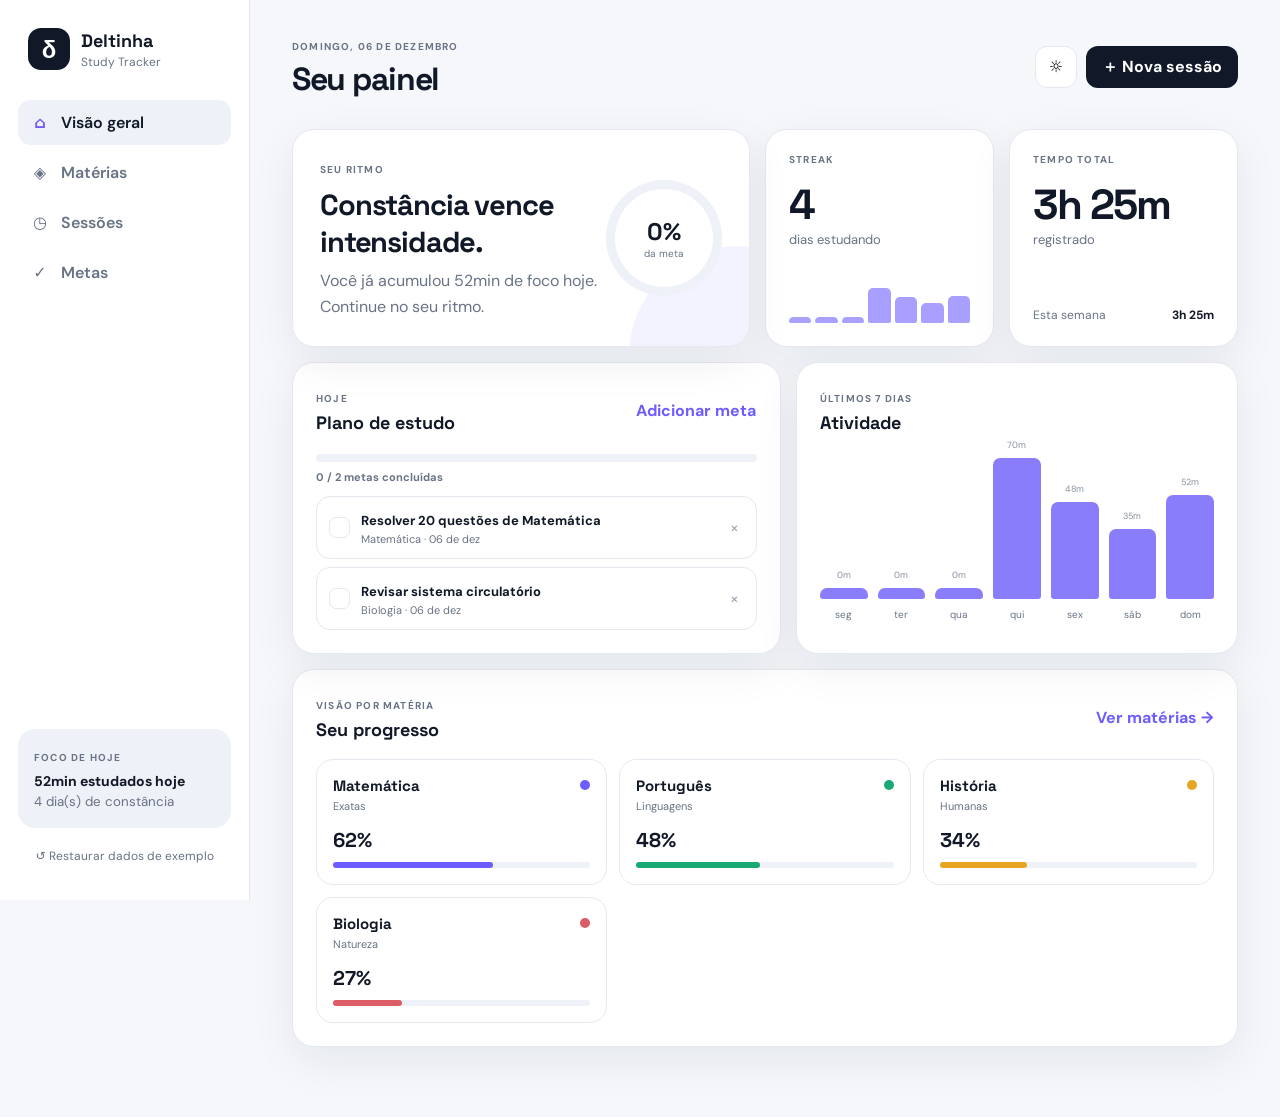
==== deltinha-study-tracker/deltinha-study-tracker/index.html @ a0004914 "Add files via upload" ====
<!doctype html>
<html lang="pt-BR">
<head>
  <meta charset="utf-8">
  <meta name="viewport" content="width=device-width, initial-scale=1, viewport-fit=cover">
  <meta name="theme-color" content="#111827">
  <title>Deltinha — Study Tracker</title>
  <meta name="description" content="Painel pessoal para acompanhar estudos, metas, sessões e progresso.">
  <link rel="stylesheet" href="styles.css">
</head>
<body>
  <div class="app-shell">
    <aside class="sidebar" aria-label="Navegação principal">
      <div class="brand">
        <div class="brand-mark">δ</div>
        <div>
          <strong>Deltinha</strong>
          <span>Study Tracker</span>
        </div>
      </div>

      <nav class="nav">
        <button class="nav-item active" data-view="dashboard"><span>⌂</span>Visão geral</button>
        <button class="nav-item" data-view="subjects"><span>◈</span>Matérias</button>
        <button class="nav-item" data-view="sessions"><span>◷</span>Sessões</button>
        <button class="nav-item" data-view="goals"><span>✓</span>Metas</button>
      </nav>

      <div class="sidebar-bottom">
        <div class="mini-card">
          <span class="eyebrow">Foco de hoje</span>
          <strong id="sidebarFocus">Comece uma sessão</strong>
          <small id="sidebarFocusMeta">Seu progresso aparece aqui.</small>
        </div>
        <button class="settings-button" id="resetDataButton">↺ Restaurar dados de exemplo</button>
      </div>
    </aside>

    <main class="main">
      <header class="topbar">
        <div>
          <span class="eyebrow" id="todayLabel">Hoje</span>
          <h1 id="pageTitle">Seu painel</h1>
        </div>
        <div class="top-actions">
          <button class="icon-button" id="themeButton" title="Alternar tema" aria-label="Alternar tema">☼</button>
          <button class="primary-button" id="quickSessionButton">＋ Nova sessão</button>
        </div>
      </header>

      <section class="view active" id="dashboardView">
        <div class="hero-grid">
          <article class="hero-card">
            <div>
              <span class="eyebrow">Seu ritmo</span>
              <h2>Constância vence intensidade.</h2>
              <p id="heroMessage">Registre uma sessão e veja o painel ganhar vida.</p>
            </div>
            <div class="hero-ring" id="todayRing">
              <strong id="todayPercent">0%</strong>
              <span>da meta</span>
            </div>
          </article>

          <article class="stat-card">
            <span class="eyebrow">Streak</span>
            <strong id="streakValue">0</strong>
            <span class="stat-caption">dias estudando</span>
            <div class="sparkline" id="streakSpark"></div>
          </article>

          <article class="stat-card">
            <span class="eyebrow">Tempo total</span>
            <strong id="totalHours">0h</strong>
            <span class="stat-caption">registrado</span>
            <div class="metric-row"><span>Esta semana</span><strong id="weekHours">0h</strong></div>
          </article>
        </div>

        <div class="dashboard-grid">
          <section class="panel">
            <div class="panel-heading">
              <div>
                <span class="eyebrow">Hoje</span>
                <h3>Plano de estudo</h3>
              </div>
              <button class="text-button" id="addGoalInline">Adicionar meta</button>
            </div>
            <div class="goal-progress">
              <div class="progress-track"><span id="dailyProgressBar"></span></div>
              <strong id="dailyProgressText">0 / 2 metas</strong>
            </div>
            <div id="todayGoals" class="goal-list"></div>
          </section>

          <section class="panel">
            <div class="panel-heading">
              <div>
                <span class="eyebrow">Últimos 7 dias</span>
                <h3>Atividade</h3>
              </div>
            </div>
            <div class="activity-chart" id="activityChart"></div>
            <div class="chart-labels" id="chartLabels"></div>
          </section>
        </div>

        <section class="panel">
          <div class="panel-heading">
            <div>
              <span class="eyebrow">Visão por matéria</span>
              <h3>Seu progresso</h3>
            </div>
            <button class="text-button" data-view-target="subjects">Ver matérias →</button>
          </div>
          <div class="subject-grid" id="subjectPreview"></div>
        </section>
      </section>

      <section class="view" id="subjectsView">
        <div class="view-heading">
          <div>
            <span class="eyebrow">Organização</span>
            <h2>Matérias</h2>
            <p>Quanto mais você registra, melhor fica sua visão do progresso.</p>
          </div>
          <button class="primary-button" id="addSubjectButton">＋ Nova matéria</button>
        </div>
        <div class="subject-grid subject-grid-large" id="subjectList"></div>
      </section>

      <section class="view" id="sessionsView">
        <div class="view-heading">
          <div>
            <span class="eyebrow">Histórico</span>
            <h2>Sessões de estudo</h2>
            <p>Registre blocos de foco e construa seu histórico.</p>
          </div>
          <button class="primary-button" id="addSessionButton">＋ Registrar sessão</button>
        </div>
        <div class="session-layout">
          <section class="panel timer-panel">
            <span class="eyebrow">Cronômetro</span>
            <h3 id="timerSubject">Escolha uma matéria</h3>
            <div class="timer-display" id="timerDisplay">25:00</div>
            <div class="timer-controls">
              <button class="secondary-button" id="timerReset">Resetar</button>
              <button class="primary-button" id="timerToggle">Começar</button>
              <button class="secondary-button" id="timerFinish">Registrar</button>
            </div>
            <div class="timer-presets">
              <button data-minutes="25">25 min</button>
              <button data-minutes="50">50 min</button>
              <button data-minutes="90">90 min</button>
            </div>
          </section>
          <section class="panel">
            <div class="panel-heading">
              <div>
                <span class="eyebrow">Mais recentes</span>
                <h3>Histórico</h3>
              </div>
            </div>
            <div id="sessionList" class="session-list"></div>
          </section>
        </div>
      </section>

      <section class="view" id="goalsView">
        <div class="view-heading">
          <div>
            <span class="eyebrow">Direção</span>
            <h2>Metas</h2>
            <p>Transforme intenção em ações pequenas e rastreáveis.</p>
          </div>
          <button class="primary-button" id="addGoalButton">＋ Nova meta</button>
        </div>
        <section class="panel">
          <div id="goalListFull" class="goal-list full"></div>
        </section>
      </section>
    </main>
  </div>

  <div class="modal-backdrop" id="modalBackdrop" hidden>
    <div class="modal" role="dialog" aria-modal="true" aria-labelledby="modalTitle">
      <div class="modal-heading">
        <div>
          <span class="eyebrow">Deltinha</span>
          <h2 id="modalTitle">Nova sessão</h2>
        </div>
        <button class="icon-button" id="modalClose" aria-label="Fechar">×</button>
      </div>
      <form id="modalForm">
        <div id="modalFields"></div>
        <div class="modal-actions">
          <button type="button" class="secondary-button" id="modalCancel">Cancelar</button>
          <button type="submit" class="primary-button">Salvar</button>
        </div>
      </form>
    </div>
  </div>

  <script src="app.js"></script>
</body>
</html>
---- deltinha-study-tracker/deltinha-study-tracker/styles.css ----
@import url('https://fonts.googleapis.com/css2?family=DM+Sans:wght@400;500;600;700&family=Space+Grotesk:wght@500;600;700&display=swap');

:root {
  --bg: #f5f7fb;
  --surface: #ffffff;
  --surface-2: #eef1f7;
  --text: #111827;
  --muted: #697386;
  --line: #e5e8ef;
  --accent: #6d5dfc;
  --accent-2: #8c7fff;
  --green: #19a974;
  --yellow: #e7a523;
  --red: #dc5c67;
  --shadow: 0 14px 45px rgba(20, 26, 45, .07);
  --radius: 22px;
}

* { box-sizing: border-box; }
html { scroll-behavior: smooth; }
body {
  margin: 0;
  background: var(--bg);
  color: var(--text);
  font-family: "DM Sans", system-ui, sans-serif;
  min-height: 100vh;
}
button, input, select { font: inherit; }
button { cursor: pointer; }
.app-shell { display: flex; min-height: 100vh; }

.sidebar {
  width: 250px;
  padding: 26px 18px;
  border-right: 1px solid var(--line);
  background: var(--surface);
  display: flex;
  flex-direction: column;
  position: sticky;
  top: 0;
  height: 100vh;
}
.brand { display: flex; gap: 11px; align-items: center; padding: 2px 10px 30px; }
.brand-mark {
  width: 42px; height: 42px; display: grid; place-items: center;
  border-radius: 13px; background: var(--text); color: white;
  font: 700 24px "Space Grotesk", sans-serif;
}
.brand strong, .brand span { display: block; }
.brand strong { font: 700 18px "Space Grotesk", sans-serif; }
.brand span { color: var(--muted); font-size: 12px; margin-top: 2px; }

.nav { display: grid; gap: 5px; }
.nav-item {
  border: 0; background: transparent; color: var(--muted); padding: 12px 13px;
  border-radius: 13px; text-align: left; display: flex; gap: 12px; align-items: center;
  font-weight: 600;
}
.nav-item span { width: 18px; text-align: center; }
.nav-item:hover, .nav-item.active { background: var(--surface-2); color: var(--text); }
.nav-item.active span { color: var(--accent); }

.sidebar-bottom { margin-top: auto; }
.mini-card {
  padding: 16px; background: var(--surface-2); border-radius: 17px; margin-bottom: 10px;
}
.mini-card strong, .mini-card small { display: block; }
.mini-card strong { margin: 6px 0 3px; font-size: 14px; }
.mini-card small { color: var(--muted); line-height: 1.4; }
.settings-button {
  border: 0; background: transparent; color: var(--muted); width: 100%; padding: 10px;
  font-size: 12px;
}

.main { flex: 1; max-width: 1450px; padding: 34px 42px 70px; margin: 0 auto; width: 100%; }
.topbar, .view-heading, .panel-heading { display: flex; justify-content: space-between; align-items: center; gap: 20px; }
.topbar { margin-bottom: 30px; }
.topbar h1, .view-heading h2 { margin: 4px 0 0; font: 700 32px "Space Grotesk", sans-serif; letter-spacing: -.04em; }
.view-heading { margin-bottom: 24px; }
.view-heading p { color: var(--muted); margin: 7px 0 0; }
.eyebrow {
  color: var(--muted); text-transform: uppercase; letter-spacing: .12em;
  font-size: 10px; font-weight: 700;
}
.top-actions { display: flex; gap: 9px; align-items: center; }

button.primary-button, button.secondary-button, .icon-button, .text-button {
  border-radius: 12px; border: 1px solid transparent; min-height: 42px; padding: 0 15px; font-weight: 700;
}
.primary-button { background: var(--text); color: white; }
.primary-button:hover { transform: translateY(-1px); }
.secondary-button { background: var(--surface); color: var(--text); border-color: var(--line); }
.icon-button { background: var(--surface); border-color: var(--line); width: 42px; padding: 0; }
.text-button { background: transparent; color: var(--accent); padding: 0; min-height: auto; }

.hero-grid { display: grid; grid-template-columns: 2fr 1fr 1fr; gap: 15px; }
.hero-card, .stat-card, .panel {
  background: var(--surface); border: 1px solid var(--line); border-radius: var(--radius); box-shadow: var(--shadow);
}
.hero-card {
  padding: 27px; min-height: 205px; display: flex; justify-content: space-between; align-items: center;
  overflow: hidden; position: relative;
}
.hero-card::after {
  content: ""; position: absolute; width: 220px; height: 220px; border-radius: 50%;
  right: -100px; bottom: -120px; background: rgba(109,93,252,.08);
}
.hero-card h2 { font: 700 29px "Space Grotesk", sans-serif; max-width: 500px; margin: 8px 0; letter-spacing: -.04em; }
.hero-card p { color: var(--muted); max-width: 480px; margin: 0; line-height: 1.6; }
.hero-ring {
  width: 116px; height: 116px; border-radius: 50%; flex: 0 0 auto;
  display: flex; flex-direction: column; align-items: center; justify-content: center;
  background: conic-gradient(var(--accent) 0deg, var(--accent) 0deg, var(--surface-2) 0deg);
  position: relative; z-index: 1;
}
.hero-ring::before { content: ""; position: absolute; inset: 9px; background: var(--surface); border-radius: 50%; }
.hero-ring strong, .hero-ring span { position: relative; z-index: 1; }
.hero-ring strong { font: 700 24px "Space Grotesk"; }
.hero-ring span { font-size: 10px; color: var(--muted); }

.stat-card { padding: 23px; min-height: 205px; display: flex; flex-direction: column; }
.stat-card > strong { font: 700 42px "Space Grotesk"; margin: 12px 0 0; letter-spacing: -.05em; }
.stat-caption { color: var(--muted); font-size: 13px; }
.metric-row { margin-top: auto; display: flex; justify-content: space-between; font-size: 12px; color: var(--muted); }
.metric-row strong { color: var(--text); }
.sparkline { margin-top: auto; height: 35px; display: flex; gap: 4px; align-items: end; }
.sparkline span { flex: 1; border-radius: 5px 5px 2px 2px; background: var(--accent-2); opacity: .75; }

.dashboard-grid { display: grid; grid-template-columns: 1.05fr .95fr; gap: 15px; margin-top: 15px; }
.panel { padding: 23px; }
.panel h3 { margin: 4px 0 0; font: 700 18px "Space Grotesk"; }
.goal-progress { margin: 20px 0 12px; }
.progress-track { height: 8px; background: var(--surface-2); border-radius: 99px; overflow: hidden; }
.progress-track span { display: block; height: 100%; width: 0; background: var(--accent); border-radius: inherit; transition: width .3s ease; }
.goal-progress > strong { display: block; margin-top: 8px; font-size: 11px; color: var(--muted); }
.goal-list { display: grid; gap: 8px; }
.goal-item {
  display: grid; grid-template-columns: 22px 1fr auto; align-items: center; gap: 10px;
  border: 1px solid var(--line); border-radius: 14px; padding: 12px;
}
.goal-check {
  width: 21px; height: 21px; border-radius: 7px; border: 1.5px solid var(--line); background: var(--surface);
  display: grid; place-items: center; padding: 0; color: white;
}
.goal-check.done { background: var(--green); border-color: var(--green); }
.goal-item strong { font-size: 13px; }
.goal-item small { display: block; color: var(--muted); margin-top: 2px; font-size: 11px; }
.goal-item.completed strong { text-decoration: line-through; opacity: .5; }
.delete-button { border: 0; background: transparent; color: #9aa2b1; padding: 5px; }
.delete-button:hover { color: var(--red); }

.activity-chart { height: 165px; display: flex; align-items: end; gap: 10px; padding-top: 24px; }
.activity-bar { flex: 1; min-width: 12px; border-radius: 7px 7px 3px 3px; background: var(--accent); opacity: .8; position: relative; }
.activity-bar span { position: absolute; top: -19px; left: 50%; transform: translateX(-50%); font-size: 9px; color: var(--muted); }
.chart-labels { display: flex; gap: 10px; margin-top: 9px; }
.chart-labels span { flex: 1; text-align: center; color: var(--muted); font-size: 10px; }

.dashboard-grid + .panel { margin-top: 15px; }
.subject-grid { display: grid; grid-template-columns: repeat(3, 1fr); gap: 12px; margin-top: 18px; }
.subject-card {
  border: 1px solid var(--line); border-radius: 17px; padding: 16px; background: var(--surface);
  position: relative; overflow: hidden;
}
.subject-top { display: flex; justify-content: space-between; gap: 10px; }
.subject-dot { width: 10px; height: 10px; border-radius: 50%; margin-top: 4px; background: var(--accent); }
.subject-card h4 { margin: 0; font: 700 15px "Space Grotesk"; }
.subject-card p { color: var(--muted); font-size: 11px; margin: 4px 0 14px; }
.subject-percent { font: 700 20px "Space Grotesk"; }
.subject-progress { margin-top: 9px; height: 6px; background: var(--surface-2); border-radius: 99px; }
.subject-progress span { display: block; height: 100%; background: var(--accent); border-radius: inherit; }

.view { display: none; }
.view.active { display: block; }
.subject-grid-large { grid-template-columns: repeat(2, 1fr); margin-top: 0; }
.subject-grid-large .subject-card { padding: 21px; }
.session-layout { display: grid; grid-template-columns: .72fr 1.28fr; gap: 15px; }
.timer-panel { text-align: center; }
.timer-panel .eyebrow { display: block; text-align: left; }
.timer-panel h3 { margin-top: 7px; text-align: left; }
.timer-display { font: 700 clamp(54px, 8vw, 82px) "Space Grotesk"; letter-spacing: -.06em; padding: 30px 0 24px; }
.timer-controls { display: flex; justify-content: center; gap: 8px; flex-wrap: wrap; }
.timer-presets { display: flex; justify-content: center; gap: 7px; margin-top: 15px; }
.timer-presets button {
  border: 1px solid var(--line); background: var(--surface); border-radius: 9px; padding: 7px 10px; color: var(--muted);
}
.session-list { display: grid; gap: 8px; max-height: 450px; overflow: auto; }
.session-item {
  display: flex; justify-content: space-between; align-items: center; gap: 12px;
  padding: 13px; border: 1px solid var(--line); border-radius: 13px;
}
.session-item strong { display: block; font-size: 13px; }
.session-item small { display: block; color: var(--muted); margin-top: 3px; font-size: 11px; }
.session-duration { font: 700 15px "Space Grotesk"; white-space: nowrap; }
.goal-list.full { grid-template-columns: repeat(2, 1fr); }
.goal-list.full .goal-item { padding: 15px; }

.modal-backdrop {
  position: fixed; inset: 0; background: rgba(11, 15, 25, .55); backdrop-filter: blur(5px);
  display: grid; place-items: center; padding: 18px; z-index: 50;
}
.modal-backdrop[hidden] { display: none; }
.modal { width: min(520px, 100%); background: var(--surface); border-radius: 22px; padding: 23px; box-shadow: 0 30px 100px rgba(0,0,0,.25); }
.modal-heading { display: flex; justify-content: space-between; align-items: start; margin-bottom: 22px; }
.modal h2 { margin: 4px 0 0; font: 700 23px "Space Grotesk"; }
.form-grid { display: grid; gap: 14px; }
.field { display: grid; gap: 6px; }
.field label { font-size: 12px; font-weight: 700; }
.field input, .field select {
  width: 100%; border: 1px solid var(--line); background: var(--surface); color: var(--text);
  border-radius: 11px; padding: 11px 12px; outline: none;
}
.field input:focus, .field select:focus { border-color: var(--accent); box-shadow: 0 0 0 3px rgba(109,93,252,.11); }
.modal-actions { display: flex; justify-content: flex-end; gap: 8px; margin-top: 22px; }

body.dark {
  --bg: #0d111a; --surface: #151b27; --surface-2: #202735; --text: #f2f5fa;
  --muted: #929bad; --line: #2a3242; --shadow: 0 14px 45px rgba(0,0,0,.18);
}
body.dark .brand-mark { background: #f2f5fa; color: #0d111a; }
body.dark .primary-button { background: #f2f5fa; color: #0d111a; }

@media (max-width: 1050px) {
  .sidebar { width: 210px; }
  .main { padding: 28px; }
  .hero-grid { grid-template-columns: 1fr 1fr; }
  .hero-card { grid-column: 1 / -1; }
  .subject-grid { grid-template-columns: repeat(2, 1fr); }
}
@media (max-width: 760px) {
  .app-shell { display: block; }
  .sidebar {
    position: fixed; z-index: 30; bottom: 0; top: auto; height: 68px; width: 100%;
    padding: 7px 8px; border-right: 0; border-top: 1px solid var(--line);
  }
  .brand, .sidebar-bottom { display: none; }
  .nav { display: grid; grid-template-columns: repeat(4, 1fr); gap: 4px; height: 100%; }
  .nav-item { flex-direction: column; justify-content: center; gap: 2px; padding: 6px; font-size: 10px; border-radius: 10px; }
  .nav-item span { font-size: 16px; }
  .main { padding: 22px 16px 94px; }
  .topbar h1 { font-size: 25px; }
  .topbar { align-items: flex-start; }
  .top-actions .icon-button { display: none; }
  .primary-button { min-height: 40px; }
  .hero-grid, .dashboard-grid, .session-layout { grid-template-columns: 1fr; }
  .hero-card { min-height: 190px; }
  .hero-card h2 { font-size: 24px; }
  .hero-ring { width: 95px; height: 95px; }
  .stat-card { min-height: 145px; }
  .subject-grid, .subject-grid-large, .goal-list.full { grid-template-columns: 1fr; }
  .panel { padding: 18px; }
  .view-heading { align-items: flex-start; flex-direction: column; }
  .view-heading .primary-button { width: 100%; }
  .activity-chart { height: 135px; }
}
@media (max-width: 430px) {
  .hero-card { align-items: flex-start; gap: 8px; }
  .hero-ring { margin-top: 4px; }
  .hero-card h2 { font-size: 21px; }
  .top-actions .primary-button { padding: 0 11px; font-size: 12px; }
}
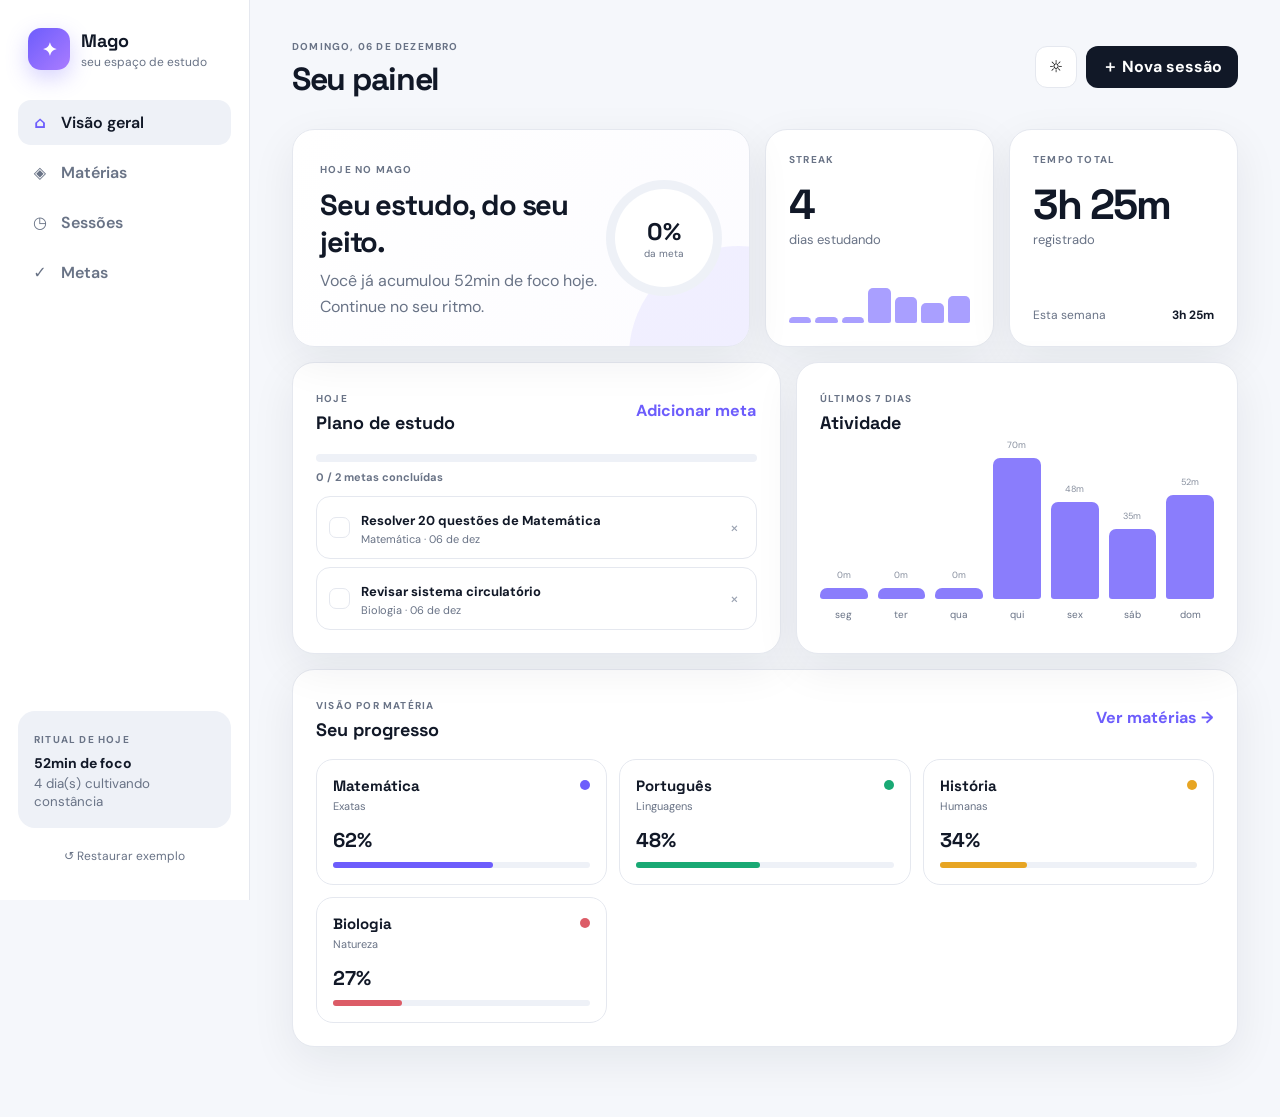
==== commit 616d3c94: "Transform study tracker into Mago" ====
--- a/deltinha-study-tracker/deltinha-study-tracker/index.html
+++ b/deltinha-study-tracker/deltinha-study-tracker/index.html
@@ -3,19 +3,19 @@
 <head>
   <meta charset="utf-8">
   <meta name="viewport" content="width=device-width, initial-scale=1, viewport-fit=cover">
-  <meta name="theme-color" content="#111827">
-  <title>Deltinha — Study Tracker</title>
-  <meta name="description" content="Painel pessoal para acompanhar estudos, metas, sessões e progresso.">
+  <meta name="theme-color" content="#15122b">
+  <title>Mago — seu espaço de estudo</title>
+  <meta name="description" content="Um espaço pessoal para planejar, focar e acompanhar seus estudos.">
   <link rel="stylesheet" href="styles.css">
 </head>
 <body>
   <div class="app-shell">
     <aside class="sidebar" aria-label="Navegação principal">
       <div class="brand">
-        <div class="brand-mark">δ</div>
+        <div class="brand-mark">✦</div>
         <div>
-          <strong>Deltinha</strong>
-          <span>Study Tracker</span>
+          <strong>Mago</strong>
+          <span>seu espaço de estudo</span>
         </div>
       </div>
 
@@ -28,11 +28,11 @@
 
       <div class="sidebar-bottom">
         <div class="mini-card">
-          <span class="eyebrow">Foco de hoje</span>
-          <strong id="sidebarFocus">Comece uma sessão</strong>
-          <small id="sidebarFocusMeta">Seu progresso aparece aqui.</small>
-        </div>
-        <button class="settings-button" id="resetDataButton">↺ Restaurar dados de exemplo</button>
+          <span class="eyebrow">Ritual de hoje</span>
+          <strong id="sidebarFocus">Comece com intenção</strong>
+          <small id="sidebarFocusMeta">Uma pequena sessão já conta.</small>
+        </div>
+        <button class="settings-button" id="resetDataButton">↺ Restaurar exemplo</button>
       </div>
     </aside>
 
@@ -52,9 +52,9 @@
         <div class="hero-grid">
           <article class="hero-card">
             <div>
-              <span class="eyebrow">Seu ritmo</span>
-              <h2>Constância vence intensidade.</h2>
-              <p id="heroMessage">Registre uma sessão e veja o painel ganhar vida.</p>
+              <span class="eyebrow">Hoje no Mago</span>
+              <h2>Seu estudo, do seu jeito.</h2>
+              <p id="heroMessage">Escolha uma intenção, entre em foco e deixe o Mago cuidar do progresso.</p>
             </div>
             <div class="hero-ring" id="todayRing">
               <strong id="todayPercent">0%</strong>
@@ -141,7 +141,10 @@
         <div class="session-layout">
           <section class="panel timer-panel">
             <span class="eyebrow">Cronômetro</span>
-            <h3 id="timerSubject">Escolha uma matéria</h3>
+            <label class="timer-subject-label" for="timerSubject">Matéria em foco</label>
+            <select id="timerSubject" class="timer-subject">
+              <option value="">Escolha uma matéria</option>
+            </select>
             <div class="timer-display" id="timerDisplay">25:00</div>
             <div class="timer-controls">
               <button class="secondary-button" id="timerReset">Resetar</button>
@@ -186,7 +189,7 @@
     <div class="modal" role="dialog" aria-modal="true" aria-labelledby="modalTitle">
       <div class="modal-heading">
         <div>
-          <span class="eyebrow">Deltinha</span>
+          <span class="eyebrow">Mago</span>
           <h2 id="modalTitle">Nova sessão</h2>
         </div>
         <button class="icon-button" id="modalClose" aria-label="Fechar">×</button>
--- a/deltinha-study-tracker/deltinha-study-tracker/styles.css
+++ b/deltinha-study-tracker/deltinha-study-tracker/styles.css
@@ -258,3 +258,35 @@
   .hero-card h2 { font-size: 21px; }
   .top-actions .primary-button { padding: 0 11px; font-size: 12px; }
 }
+
+/* Mago identity and focus controls */
+.brand-mark {
+  background: linear-gradient(135deg, #6d5dfc, #aa7cff);
+  box-shadow: 0 8px 22px rgba(109, 93, 252, .28);
+  font-size: 18px;
+}
+.hero-card {
+  background: linear-gradient(120deg, var(--surface) 0%, color-mix(in srgb, var(--surface) 84%, #ece9ff) 100%);
+}
+.timer-subject-label {
+  display: block;
+  text-align: left;
+  margin-top: 9px;
+  color: var(--muted);
+  font-size: 11px;
+  font-weight: 700;
+  text-transform: uppercase;
+  letter-spacing: .1em;
+}
+.timer-subject {
+  width: 100%;
+  margin-top: 7px;
+  padding: 10px 12px;
+  border: 1px solid var(--line);
+  border-radius: 11px;
+  background: var(--surface);
+  color: var(--text);
+  outline: none;
+}
+.timer-subject:focus { border-color: var(--accent); box-shadow: 0 0 0 3px rgba(109,93,252,.11); }
+body.dark .hero-card { background: linear-gradient(120deg, var(--surface), #1c1b35); }
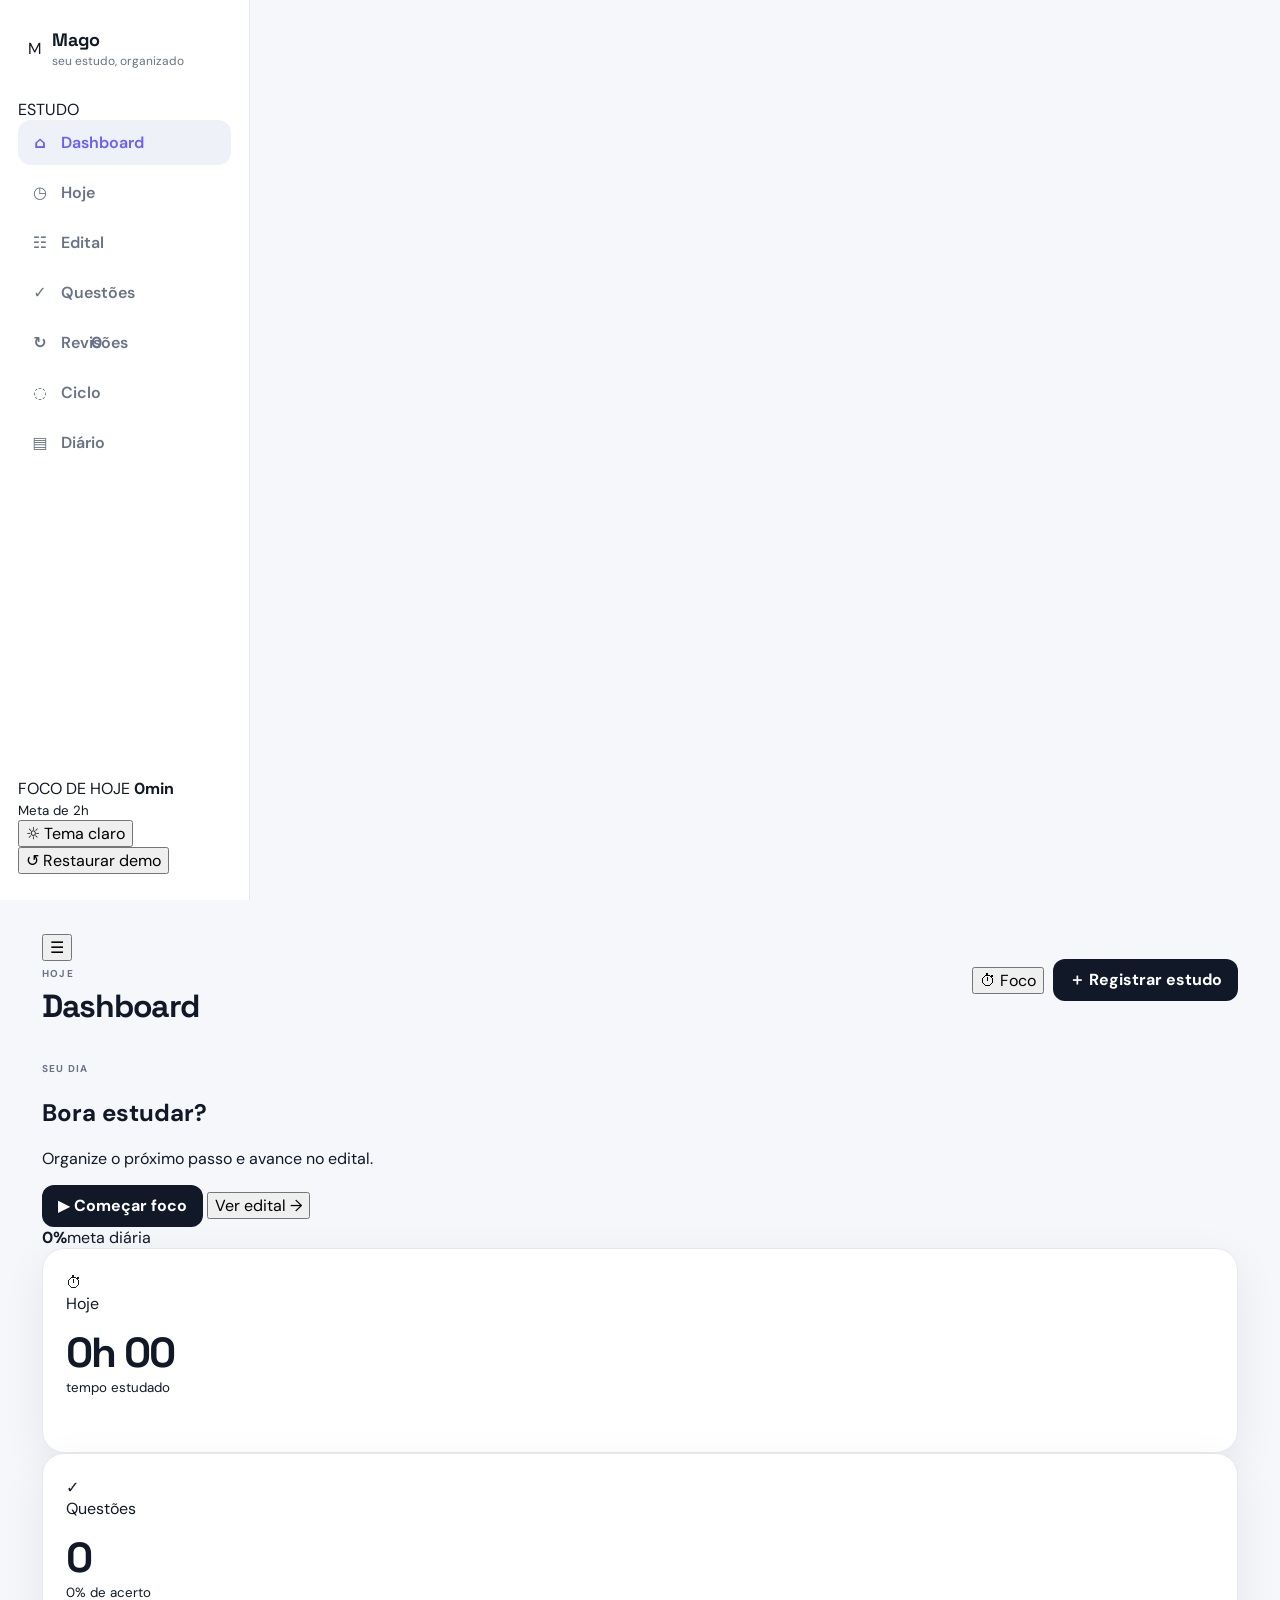
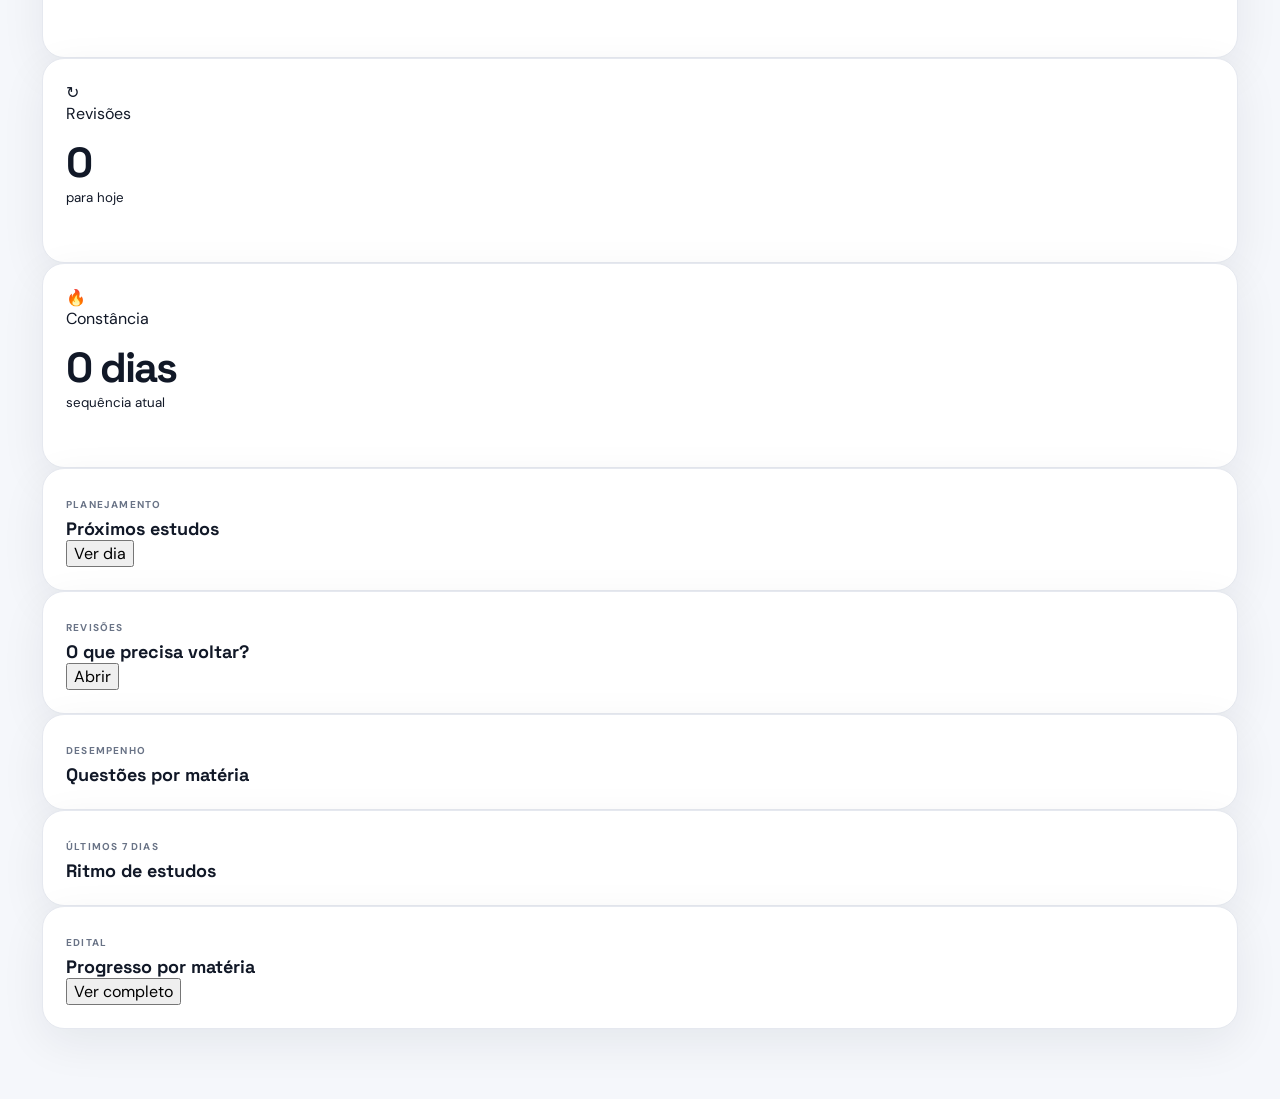
==== commit 7c0e442e: "feat: rebuild Mago study platform layout" ====
--- a/deltinha-study-tracker/deltinha-study-tracker/index.html
+++ b/deltinha-study-tracker/deltinha-study-tracker/index.html
@@ -1,209 +1,142 @@
 <!doctype html>
 <html lang="pt-BR">
 <head>
-  <meta charset="utf-8">
-  <meta name="viewport" content="width=device-width, initial-scale=1, viewport-fit=cover">
-  <meta name="theme-color" content="#15122b">
-  <title>Mago — seu espaço de estudo</title>
-  <meta name="description" content="Um espaço pessoal para planejar, focar e acompanhar seus estudos.">
-  <link rel="stylesheet" href="styles.css">
+<meta charset="utf-8">
+<meta name="viewport" content="width=device-width, initial-scale=1">
+<meta name="theme-color" content="#0f172a">
+<title>Mago — plataforma de estudos</title>
+<meta name="description" content="Edite seu edital, estude, registre questões e acompanhe suas revisões.">
+<link rel="stylesheet" href="styles.css">
 </head>
 <body>
-  <div class="app-shell">
-    <aside class="sidebar" aria-label="Navegação principal">
-      <div class="brand">
-        <div class="brand-mark">✦</div>
-        <div>
-          <strong>Mago</strong>
-          <span>seu espaço de estudo</span>
+<div class="app">
+  <aside class="sidebar" id="sidebar">
+    <div class="brand">
+      <div class="brand-logo">M</div>
+      <div><strong>Mago</strong><span>seu estudo, organizado</span></div>
+    </div>
+    <div class="sidebar-section">
+      <span class="sidebar-label">ESTUDO</span>
+      <nav class="nav">
+        <button class="nav-item active" data-view="dashboard"><span class="nav-icon">⌂</span><span>Dashboard</span></button>
+        <button class="nav-item" data-view="today"><span class="nav-icon">◷</span><span>Hoje</span></button>
+        <button class="nav-item" data-view="edital"><span class="nav-icon">☷</span><span>Edital</span></button>
+        <button class="nav-item" data-view="questions"><span class="nav-icon">✓</span><span>Questões</span></button>
+        <button class="nav-item" data-view="reviews"><span class="nav-icon">↻</span><span>Revisões</span><b class="nav-badge" id="reviewBadge">0</b></button>
+        <button class="nav-item" data-view="cycle"><span class="nav-icon">◌</span><span>Ciclo</span></button>
+        <button class="nav-item" data-view="diary"><span class="nav-icon">▤</span><span>Diário</span></button>
+      </nav>
+    </div>
+    <div class="sidebar-bottom">
+      <div class="sidebar-focus">
+        <span class="tiny-label">FOCO DE HOJE</span>
+        <strong id="sidebarFocus">0min</strong>
+        <div class="mini-progress"><span id="sidebarProgress"></span></div>
+        <small id="sidebarFocusMeta">Meta de 2h</small>
+      </div>
+      <button class="side-action" id="themeButton">☼ <span>Tema claro</span></button>
+      <button class="side-action" id="resetButton">↺ <span>Restaurar demo</span></button>
+    </div>
+  </aside>
+
+  <main class="main">
+    <header class="topbar">
+      <div class="topbar-left">
+        <button class="mobile-menu" id="mobileMenuButton">☰</button>
+        <div><span class="eyebrow" id="dateLabel">Hoje</span><h1 id="pageTitle">Dashboard</h1></div>
+      </div>
+      <div class="top-actions">
+        <button class="outline-button" id="timerHeaderButton">⏱ <span>Foco</span></button>
+        <button class="primary-button" id="quickActionButton">＋ Registrar estudo</button>
+      </div>
+    </header>
+    <div class="mobile-overlay" id="mobileOverlay"></div>
+
+    <section class="view active" id="dashboardView">
+      <div class="welcome-card">
+        <div class="welcome-copy">
+          <span class="eyebrow">SEU DIA</span>
+          <h2 id="welcomeTitle">Bora estudar?</h2>
+          <p id="welcomeText">Organize o próximo passo e avance no edital.</p>
+          <div class="welcome-actions">
+            <button class="primary-button" data-action="open-timer">▶ Começar foco</button>
+            <button class="ghost-button" data-action="go-edital">Ver edital →</button>
+          </div>
         </div>
+        <div class="daily-ring" id="dailyRing"><div><strong id="dailyPercent">0%</strong><span>meta diária</span></div></div>
       </div>
 
-      <nav class="nav">
-        <button class="nav-item active" data-view="dashboard"><span>⌂</span>Visão geral</button>
-        <button class="nav-item" data-view="subjects"><span>◈</span>Matérias</button>
-        <button class="nav-item" data-view="sessions"><span>◷</span>Sessões</button>
-        <button class="nav-item" data-view="goals"><span>✓</span>Metas</button>
-      </nav>
+      <div class="stats-grid">
+        <article class="stat-card"><div class="stat-icon blue">⏱</div><span class="stat-label">Hoje</span><strong id="statToday">0h 00</strong><small>tempo estudado</small></article>
+        <article class="stat-card"><div class="stat-icon green">✓</div><span class="stat-label">Questões</span><strong id="statQuestions">0</strong><small><span id="statAccuracy">0%</span> de acerto</small></article>
+        <article class="stat-card"><div class="stat-icon amber">↻</div><span class="stat-label">Revisões</span><strong id="statReviews">0</strong><small>para hoje</small></article>
+        <article class="stat-card"><div class="stat-icon purple">🔥</div><span class="stat-label">Constância</span><strong id="statStreak">0 dias</strong><small>sequência atual</small></article>
+      </div>
 
-      <div class="sidebar-bottom">
-        <div class="mini-card">
-          <span class="eyebrow">Ritual de hoje</span>
-          <strong id="sidebarFocus">Comece com intenção</strong>
-          <small id="sidebarFocusMeta">Uma pequena sessão já conta.</small>
-        </div>
-        <button class="settings-button" id="resetDataButton">↺ Restaurar exemplo</button>
+      <div class="content-grid two-col">
+        <section class="panel"><div class="panel-head"><div><span class="eyebrow">PLANEJAMENTO</span><h3>Próximos estudos</h3></div><button class="link-button" data-action="go-today">Ver dia</button></div><div id="dashboardSchedule"></div></section>
+        <section class="panel"><div class="panel-head"><div><span class="eyebrow">REVISÕES</span><h3>O que precisa voltar?</h3></div><button class="link-button" data-action="go-reviews">Abrir</button></div><div id="dashboardReviews"></div></section>
       </div>
-    </aside>
 
-    <main class="main">
-      <header class="topbar">
-        <div>
-          <span class="eyebrow" id="todayLabel">Hoje</span>
-          <h1 id="pageTitle">Seu painel</h1>
-        </div>
-        <div class="top-actions">
-          <button class="icon-button" id="themeButton" title="Alternar tema" aria-label="Alternar tema">☼</button>
-          <button class="primary-button" id="quickSessionButton">＋ Nova sessão</button>
-        </div>
-      </header>
+      <div class="content-grid two-col">
+        <section class="panel"><div class="panel-head"><div><span class="eyebrow">DESEMPENHO</span><h3>Questões por matéria</h3></div></div><div id="subjectPerformance"></div></section>
+        <section class="panel"><div class="panel-head"><div><span class="eyebrow">ÚLTIMOS 7 DIAS</span><h3>Ritmo de estudos</h3></div></div><div class="week-chart" id="weekChart"></div></section>
+      </div>
 
-      <section class="view active" id="dashboardView">
-        <div class="hero-grid">
-          <article class="hero-card">
-            <div>
-              <span class="eyebrow">Hoje no Mago</span>
-              <h2>Seu estudo, do seu jeito.</h2>
-              <p id="heroMessage">Escolha uma intenção, entre em foco e deixe o Mago cuidar do progresso.</p>
-            </div>
-            <div class="hero-ring" id="todayRing">
-              <strong id="todayPercent">0%</strong>
-              <span>da meta</span>
-            </div>
-          </article>
+      <section class="panel"><div class="panel-head"><div><span class="eyebrow">EDITAL</span><h3>Progresso por matéria</h3></div><button class="link-button" data-action="go-edital">Ver completo</button></div><div id="dashboardSubjects" class="subject-overview"></div></section>
+    </section>
 
-          <article class="stat-card">
-            <span class="eyebrow">Streak</span>
-            <strong id="streakValue">0</strong>
-            <span class="stat-caption">dias estudando</span>
-            <div class="sparkline" id="streakSpark"></div>
-          </article>
+    <section class="view" id="todayView">
+      <div class="page-intro"><div><span class="eyebrow">PLANO DIÁRIO</span><h2>Hoje</h2><p>Seu estudo em blocos claros e fáceis de acompanhar.</p></div><button class="primary-button" data-action="open-timer">▶ Começar foco</button></div>
+      <div class="today-layout">
+        <section class="panel"><div class="today-goal-head"><div><span class="eyebrow">META DO DIA</span><h3>2h de estudo</h3></div><strong id="todayGoalValue">0%</strong></div><div class="big-progress"><span id="todayBigProgress"></span></div><div class="goal-meta"><span id="todayGoalMinutes">0min feitos</span><span id="todayGoalTarget">120min meta</span></div></section>
+        <section class="panel"><div class="panel-head"><div><span class="eyebrow">AÇÃO RÁPIDA</span><h3>Registrar agora</h3></div></div><div class="quick-grid"><button class="quick-tile" data-action="add-questions"><strong>+ Questões</strong><span>registre um bloco</span></button><button class="quick-tile" data-action="add-study"><strong>+ Estudo</strong><span>registre minutos</span></button><button class="quick-tile" data-action="go-diary"><strong>+ Diário</strong><span>anote como foi</span></button></div></section>
+      </div>
+      <section class="panel"><div class="panel-head"><div><span class="eyebrow">ROTINA</span><h3>Blocos do ciclo</h3></div><button class="link-button" data-action="go-cycle">Editar ciclo</button></div><div id="todayBlocks" class="study-blocks"></div></section>
+      <section class="panel"><div class="panel-head"><div><span class="eyebrow">CONCLUÍDO HOJE</span><h3>Histórico de foco</h3></div></div><div id="todaySessions" class="simple-list"></div></section>
+    </section>
 
-          <article class="stat-card">
-            <span class="eyebrow">Tempo total</span>
-            <strong id="totalHours">0h</strong>
-            <span class="stat-caption">registrado</span>
-            <div class="metric-row"><span>Esta semana</span><strong id="weekHours">0h</strong></div>
-          </article>
-        </div>
+    <section class="view" id="editalView">
+      <div class="page-intro"><div><span class="eyebrow">EDITAL VERTICALIZADO</span><h2>Seu edital</h2><p>Teoria, questões, acertos, status e revisões em um só lugar.</p></div><button class="primary-button" data-action="add-topic">＋ Adicionar assunto</button></div>
+      <div class="toolbar panel"><div class="search-box"><span>⌕</span><input id="topicSearch" placeholder="Buscar assunto..."></div><select id="subjectFilter"><option value="">Todas as matérias</option></select><select id="statusFilter"><option value="">Todos os status</option><option value="nao-iniciado">Não iniciado</option><option value="andamento">Em andamento</option><option value="concluido">Concluído</option><option value="revisar">Revisar</option></select></div>
+      <section class="panel edital-panel"><div class="edital-summary" id="editalSummary"></div><div class="table-wrap"><table class="edital-table"><thead><tr><th>Assunto</th><th>Teoria</th><th>Questões</th><th>Acertos</th><th>Revisões</th><th>Status</th><th></th></tr></thead><tbody id="editalTableBody"></tbody></table></div></section>
+    </section>
 
-        <div class="dashboard-grid">
-          <section class="panel">
-            <div class="panel-heading">
-              <div>
-                <span class="eyebrow">Hoje</span>
-                <h3>Plano de estudo</h3>
-              </div>
-              <button class="text-button" id="addGoalInline">Adicionar meta</button>
-            </div>
-            <div class="goal-progress">
-              <div class="progress-track"><span id="dailyProgressBar"></span></div>
-              <strong id="dailyProgressText">0 / 2 metas</strong>
-            </div>
-            <div id="todayGoals" class="goal-list"></div>
-          </section>
+    <section class="view" id="questionsView">
+      <div class="page-intro"><div><span class="eyebrow">BANCO DE QUESTÕES</span><h2>Questões</h2><p>Saiba quantas você fez e como está seu aproveitamento.</p></div><button class="primary-button" data-action="add-questions">＋ Registrar bloco</button></div>
+      <div class="stats-grid three"><article class="metric-banner"><span>Total resolvidas</span><strong id="qTotal">0</strong></article><article class="metric-banner"><span>Acertos</span><strong id="qCorrect">0</strong></article><article class="metric-banner"><span>Percentual</span><strong id="qPercent">0%</strong></article></div>
+      <section class="panel"><div class="panel-head"><div><span class="eyebrow">HISTÓRICO</span><h3>Blocos registrados</h3></div></div><div id="questionHistory" class="question-history"></div></section>
+    </section>
 
-          <section class="panel">
-            <div class="panel-heading">
-              <div>
-                <span class="eyebrow">Últimos 7 dias</span>
-                <h3>Atividade</h3>
-              </div>
-            </div>
-            <div class="activity-chart" id="activityChart"></div>
-            <div class="chart-labels" id="chartLabels"></div>
-          </section>
-        </div>
+    <section class="view" id="reviewsView">
+      <div class="page-intro"><div><span class="eyebrow">REVISÃO ESPAÇADA</span><h2>Revisões</h2><p>Controle 24h, 7 dias, 30 dias e próximas revisões.</p></div><button class="outline-button" data-action="add-review">＋ Agendar revisão</button></div>
+      <div class="review-filters"><button class="filter-chip active" data-review-filter="all">Todas</button><button class="filter-chip" data-review-filter="today">Hoje</button><button class="filter-chip" data-review-filter="overdue">Atrasadas</button><button class="filter-chip" data-review-filter="future">Próximas</button></div>
+      <div class="review-grid" id="reviewGrid"></div>
+    </section>
 
-        <section class="panel">
-          <div class="panel-heading">
-            <div>
-              <span class="eyebrow">Visão por matéria</span>
-              <h3>Seu progresso</h3>
-            </div>
-            <button class="text-button" data-view-target="subjects">Ver matérias →</button>
-          </div>
-          <div class="subject-grid" id="subjectPreview"></div>
-        </section>
-      </section>
+    <section class="view" id="cycleView">
+      <div class="page-intro"><div><span class="eyebrow">CICLO DE ESTUDOS</span><h2>Seu ciclo</h2><p>Distribua suas horas entre as matérias.</p></div><button class="primary-button" data-action="add-cycle">＋ Adicionar matéria</button></div>
+      <section class="panel cycle-head"><div><span class="eyebrow">SEMANA ATUAL</span><h3 id="cycleTotalTitle">0h planejadas</h3><p id="cycleSubtitle">0 matérias</p></div><div class="cycle-total"><strong id="cycleStudied">0h</strong><span>estudadas nos últimos 7 dias</span></div></section>
+      <section class="panel"><div id="cycleList" class="cycle-list"></div></section>
+    </section>
 
-      <section class="view" id="subjectsView">
-        <div class="view-heading">
-          <div>
-            <span class="eyebrow">Organização</span>
-            <h2>Matérias</h2>
-            <p>Quanto mais você registra, melhor fica sua visão do progresso.</p>
-          </div>
-          <button class="primary-button" id="addSubjectButton">＋ Nova matéria</button>
-        </div>
-        <div class="subject-grid subject-grid-large" id="subjectList"></div>
-      </section>
+    <section class="view" id="diaryView">
+      <div class="page-intro"><div><span class="eyebrow">DIÁRIO DE ESTUDOS</span><h2>Diário</h2><p>Anote seu rendimento e o próximo passo.</p></div></div>
+      <div class="diary-layout">
+        <form class="panel diary-form" id="diaryForm"><div class="panel-head"><div><span class="eyebrow">NOVA ENTRADA</span><h3>Como foi?</h3></div></div><label>Data<input type="date" id="diaryDate" required></label><label>Humor<select id="diaryMood"><option>😀</option><option>🙂</option><option>😐</option><option>😣</option></select></label><label>Anotação<textarea id="diaryText" rows="9" placeholder="Ex.: Hoje rendi bem em Português..."></textarea></label><button class="primary-button" type="submit">Salvar no diário</button></form>
+        <section class="panel"><div class="panel-head"><div><span class="eyebrow">HISTÓRICO</span><h3>Suas anotações</h3></div></div><div id="diaryList" class="diary-list"></div></section>
+      </div>
+    </section>
+  </main>
+</div>
 
-      <section class="view" id="sessionsView">
-        <div class="view-heading">
-          <div>
-            <span class="eyebrow">Histórico</span>
-            <h2>Sessões de estudo</h2>
-            <p>Registre blocos de foco e construa seu histórico.</p>
-          </div>
-          <button class="primary-button" id="addSessionButton">＋ Registrar sessão</button>
-        </div>
-        <div class="session-layout">
-          <section class="panel timer-panel">
-            <span class="eyebrow">Cronômetro</span>
-            <label class="timer-subject-label" for="timerSubject">Matéria em foco</label>
-            <select id="timerSubject" class="timer-subject">
-              <option value="">Escolha uma matéria</option>
-            </select>
-            <div class="timer-display" id="timerDisplay">25:00</div>
-            <div class="timer-controls">
-              <button class="secondary-button" id="timerReset">Resetar</button>
-              <button class="primary-button" id="timerToggle">Começar</button>
-              <button class="secondary-button" id="timerFinish">Registrar</button>
-            </div>
-            <div class="timer-presets">
-              <button data-minutes="25">25 min</button>
-              <button data-minutes="50">50 min</button>
-              <button data-minutes="90">90 min</button>
-            </div>
-          </section>
-          <section class="panel">
-            <div class="panel-heading">
-              <div>
-                <span class="eyebrow">Mais recentes</span>
-                <h3>Histórico</h3>
-              </div>
-            </div>
-            <div id="sessionList" class="session-list"></div>
-          </section>
-        </div>
-      </section>
-
-      <section class="view" id="goalsView">
-        <div class="view-heading">
-          <div>
-            <span class="eyebrow">Direção</span>
-            <h2>Metas</h2>
-            <p>Transforme intenção em ações pequenas e rastreáveis.</p>
-          </div>
-          <button class="primary-button" id="addGoalButton">＋ Nova meta</button>
-        </div>
-        <section class="panel">
-          <div id="goalListFull" class="goal-list full"></div>
-        </section>
-      </section>
-    </main>
+<div class="modal-backdrop" id="modalBackdrop" hidden>
+  <div class="modal" role="dialog" aria-modal="true">
+    <div class="modal-head"><div><span class="eyebrow">MAGO</span><h2 id="modalTitle">Registrar</h2></div><button class="icon-button" id="modalClose">×</button></div>
+    <form id="modalForm"><div id="modalFields"></div><div class="modal-actions"><button type="button" class="outline-button" id="modalCancel">Cancelar</button><button type="submit" class="primary-button">Salvar</button></div></form>
   </div>
-
-  <div class="modal-backdrop" id="modalBackdrop" hidden>
-    <div class="modal" role="dialog" aria-modal="true" aria-labelledby="modalTitle">
-      <div class="modal-heading">
-        <div>
-          <span class="eyebrow">Mago</span>
-          <h2 id="modalTitle">Nova sessão</h2>
-        </div>
-        <button class="icon-button" id="modalClose" aria-label="Fechar">×</button>
-      </div>
-      <form id="modalForm">
-        <div id="modalFields"></div>
-        <div class="modal-actions">
-          <button type="button" class="secondary-button" id="modalCancel">Cancelar</button>
-          <button type="submit" class="primary-button">Salvar</button>
-        </div>
-      </form>
-    </div>
-  </div>
-
-  <script src="app.js"></script>
+</div>
+<div class="toast" id="toast"></div>
+<script src="app.js"></script>
 </body>
-</html>
+</html>
